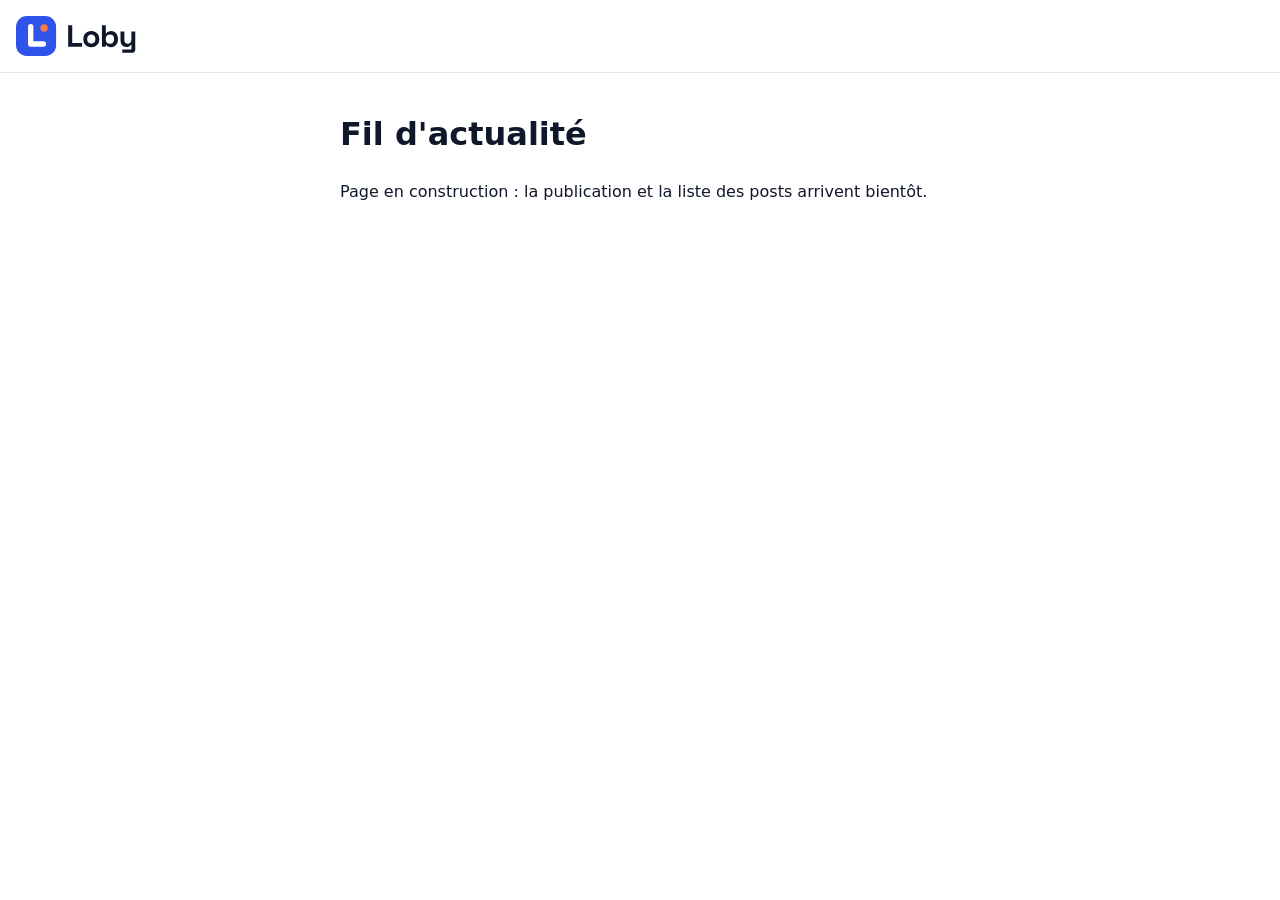
==== fil.html @ 56a331ea "Étape 1 : structure du projet, cadrage, règles de sécurité et logo" ====
<!DOCTYPE html>
<!--
  Fichier : fil.html
  Rôle    : page du fil d'actualité de Loby. Elle contiendra le formulaire de publication et la liste des posts.
            Pour l'instant : uniquement l'en-tête de sécurité (<head>) et un contenu minimal.
  Membre  : Membre 3 (fil d'actualité et interface)
-->
<html lang="fr">
<head>
  <!-- Encodage des caractères : doit être la toute première balise pour bien afficher les accents. -->
  <meta charset="UTF-8">

  <!--
    SÉCURITÉ : Content-Security-Policy (CSP). Liste blanche de ce que la page a le droit de charger.
    Si un attaquant réussit à injecter du code dans la page (attaque XSS), le navigateur refusera de l'exécuter.
    - default-src 'self' : par défaut, uniquement des fichiers venant de notre propre site.
    - script-src 'self' : scripts seulement depuis nos fichiers .js (aucun <script> inline, aucun onclick, pas d'eval).
    - style-src 'self'  : styles seulement depuis css/style.css (aucun attribut style="..." ni <style>).
    - img-src 'self'    : images seulement depuis notre site (pas d'image piégée chargée ailleurs).
    - object-src 'none' : aucun plugin (<object>, <embed>), souvent utilisés pour exécuter du code.
    - base-uri 'self'   : empêche d'injecter une balise <base> qui détournerait tous nos chemins relatifs.
    - form-action 'self': les formulaires ne peuvent envoyer leurs données que vers notre site (pas de vol de données).
    Placée juste après charset pour s'appliquer avant le chargement de toute autre ressource.
  -->
  <meta http-equiv="Content-Security-Policy"
        content="default-src 'self'; script-src 'self'; style-src 'self'; img-src 'self'; object-src 'none'; base-uri 'self'; form-action 'self'">

  <!-- Adapte l'affichage à la largeur de l'écran (téléphones). -->
  <meta name="viewport" content="width=device-width, initial-scale=1">

  <!-- SÉCURITÉ : n'envoie jamais l'adresse de notre page aux autres sites (fuite d'informations via l'en-tête Referer). -->
  <meta name="referrer" content="no-referrer">

  <title>Loby — Fil d'actualité</title>

  <!-- Icônes du site (chemins RELATIFS : le site est publié dans un sous-dossier sur GitHub Pages). -->
  <!-- Icône de l'onglet en SVG : nette à toutes les tailles (navigateurs récents). -->
  <link rel="icon" href="assets/favicon/favicon.svg" type="image/svg+xml">
  <!-- Solution de secours pour les navigateurs qui ne lisent pas le SVG. -->
  <link rel="icon" href="assets/favicon/favicon.ico" sizes="48x48">
  <!-- Icône quand on ajoute le site à l'écran d'accueil d'un iPhone. -->
  <link rel="apple-touch-icon" href="assets/favicon/apple-touch-icon.png">
  <!-- Fiche d'identité du site (nom + icônes Android). -->
  <link rel="manifest" href="assets/favicon/site.webmanifest">
  <!-- Couleur de la barre du navigateur sur mobile (couleur principale de Loby). -->
  <meta name="theme-color" content="#2F54EB">

  <!-- Feuille de style externe (les styles inline sont interdits par la CSP). -->
  <link rel="stylesheet" href="css/style.css">
</head>
<body>
  <header class="en-tete">
    <img src="assets/logo/loby-horizontal-bleu.svg" alt="Loby" height="40">
  </header>

  <main class="contenu">
    <h1>Fil d'actualité</h1>
    <p>Page en construction : la publication et la liste des posts arrivent bientôt.</p>
  </main>
</body>
</html>
---- css/style.css ----
/*
  Fichier : css/style.css
  Rôle    : unique feuille de style de Loby (couleurs, police, mise en page des 2 pages).
            Pour l'instant : uniquement la base (couleurs et police). Le reste viendra avec les fonctionnalités.
  Membre  : Membre 3 (interface)

  SÉCURITÉ : tous les styles sont dans ce fichier externe. La CSP (style-src 'self') interdit
  les styles inline (attribut style="..." ou balise <style>), qu'un attaquant pourrait injecter
  pour cacher ou maquiller du contenu (faux bouton, faux formulaire).
*/

/* Couleurs de Loby, définies une seule fois et réutilisées partout avec var(--nom). */
:root {
  --couleur-principale: #2F54EB; /* bleu Loby : boutons, liens */
  --couleur-accent: #FF7A45;     /* corail : le point du logo, les likes */
  --couleur-texte: #0F172A;      /* bleu nuit presque noir : le texte */
  --couleur-fond: #FFFFFF;       /* fond blanc */
}

/* Base de la page : police système (aucune police externe, donc aucune requête vers un autre site). */
body {
  margin: 0;
  font-family: system-ui, -apple-system, "Segoe UI", Roboto, sans-serif;
  color: var(--couleur-texte);
  background-color: var(--couleur-fond);
  line-height: 1.5;
}

/* Bandeau du haut avec le logo. */
.en-tete {
  padding: 16px;
  border-bottom: 1px solid #E2E8F0;
}

/* Le logo garde ses proportions. */
.en-tete img {
  display: block;
  width: auto;
}

/* Zone de contenu centrée, limitée en largeur pour rester lisible. */
.contenu {
  max-width: 600px;
  margin: 0 auto;
  padding: 16px;
}
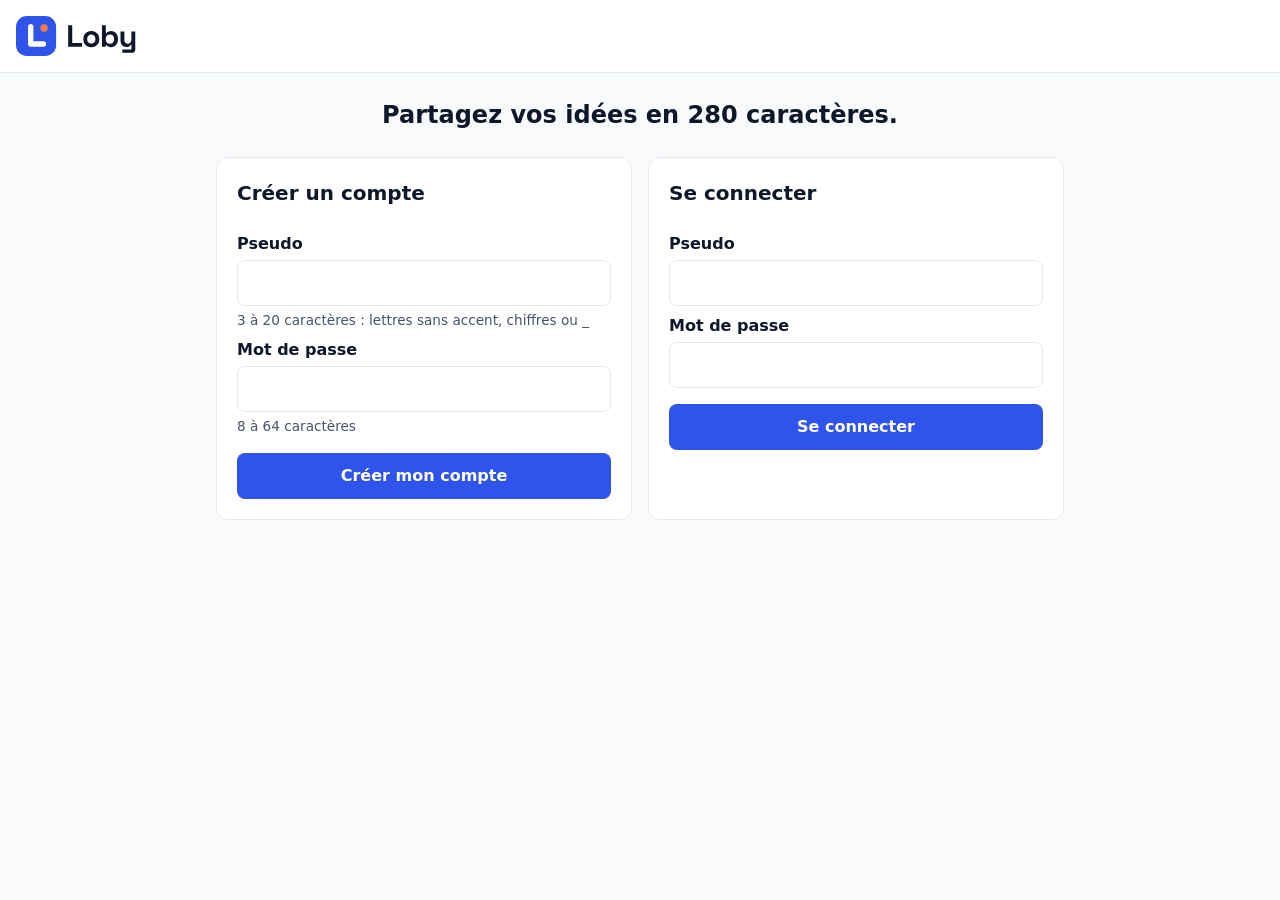
==== commit 9a007b85: "Étape 2 : comptes, posts, fil d'actualité et protections de sécurité" ====
--- a/fil.html
+++ b/fil.html
@@ -1,8 +1,8 @@
 <!DOCTYPE html>
 <!--
   Fichier : fil.html
-  Rôle    : page du fil d'actualité de Loby. Elle contiendra le formulaire de publication et la liste des posts.
-            Pour l'instant : uniquement l'en-tête de sécurité (<head>) et un contenu minimal.
+  Rôle    : page du fil d'actualité de Loby (réservée aux utilisateurs connectés) : formulaire de publication
+            et liste des posts de tous les comptes, du plus récent au plus ancien.
   Membre  : Membre 3 (fil d'actualité et interface)
 -->
 <html lang="fr">
@@ -49,13 +49,52 @@
   <link rel="stylesheet" href="css/style.css">
 </head>
 <body>
-  <header class="en-tete">
+  <header class="en-tete en-tete--fil">
     <img src="assets/logo/loby-horizontal-bleu.svg" alt="Loby" height="40">
+    <div class="utilisateur">
+      <!-- Pseudo de l'utilisateur connecté, écrit en JS avec textContent (fil.js). -->
+      <span id="pseudo-connecte" class="utilisateur-pseudo"></span>
+      <button type="button" id="bouton-deconnexion" class="bouton bouton--secondaire">Se déconnecter</button>
+    </div>
   </header>
 
   <main class="contenu">
-    <h1>Fil d'actualité</h1>
-    <p>Page en construction : la publication et la liste des posts arrivent bientôt.</p>
+    <h1 class="titre-cache">Fil d'actualité</h1>
+
+    <!-- Formulaire de publication. -->
+    <section class="carte">
+      <!--
+        SÉCURITÉ : validation HTML (required, maxlength="280"), revérifiée en JavaScript (validation.js)
+        car ces attributs se contournent avec F12. Pas d'attribut "action" : l'envoi est géré en JS (fil.js).
+      -->
+      <form id="formulaire-post" class="formulaire">
+        <label for="texte-post">Quoi de neuf ?</label>
+        <textarea id="texte-post" name="texte" rows="3" required maxlength="280"></textarea>
+        <div class="formulaire-pied">
+          <!-- Compteur de caractères restants, mis à jour à chaque frappe (fil.js). -->
+          <span id="compteur" class="compteur" aria-live="polite"></span>
+          <button type="submit" class="bouton bouton--principal">Publier</button>
+        </div>
+        <p id="message-publication" class="message-erreur" aria-live="polite"></p>
+      </form>
+    </section>
+
+    <!-- Le fil : les posts sont construits en JS avec createElement + textContent (jamais innerHTML). -->
+    <section aria-labelledby="titre-fil">
+      <h2 id="titre-fil" class="titre-section">Fil</h2>
+      <p id="message-fil" class="message-erreur" aria-live="polite"></p>
+      <div id="liste-posts"></div>
+    </section>
   </main>
+
+  <!--
+    SÉCURITÉ : scripts uniquement dans des fichiers .js séparés (aucun <script> inline), seul cas autorisé
+    par la CSP (script-src 'self'). Placés en fin de page pour que les éléments existent déjà.
+    fil.js vérifie la session dès son chargement et redirige vers index.html si personne n'est connecté.
+  -->
+  <script src="js/stockage.js"></script>
+  <script src="js/validation.js"></script>
+  <script src="js/posts.js"></script>
+  <script src="js/fil.js"></script>
 </body>
 </html>
--- a/css/style.css
+++ b/css/style.css
@@ -1,7 +1,6 @@
 /*
   Fichier : css/style.css
-  Rôle    : unique feuille de style de Loby (couleurs, police, mise en page des 2 pages).
-            Pour l'instant : uniquement la base (couleurs et police). Le reste viendra avec les fonctionnalités.
+  Rôle    : unique feuille de style de Loby (couleurs, police, mise en page des 2 pages, version téléphone).
   Membre  : Membre 3 (interface)
 
   SÉCURITÉ : tous les styles sont dans ce fichier externe. La CSP (style-src 'self') interdit
@@ -11,10 +10,20 @@
 
 /* Couleurs de Loby, définies une seule fois et réutilisées partout avec var(--nom). */
 :root {
-  --couleur-principale: #2F54EB; /* bleu Loby : boutons, liens */
-  --couleur-accent: #FF7A45;     /* corail : le point du logo, les likes */
-  --couleur-texte: #0F172A;      /* bleu nuit presque noir : le texte */
-  --couleur-fond: #FFFFFF;       /* fond blanc */
+  --couleur-principale: #2F54EB;        /* bleu Loby : boutons, liens */
+  --couleur-principale-foncee: #1D39C4; /* bleu plus foncé : survol des boutons */
+  --couleur-accent: #FF7A45;            /* corail : le point du logo, les likes */
+  --couleur-texte: #0F172A;             /* bleu nuit presque noir : le texte */
+  --couleur-texte-secondaire: #475569;  /* gris : dates, aides */
+  --couleur-bordure: #E2E8F0;           /* gris clair : bordures */
+  --couleur-fond: #FFFFFF;              /* fond blanc */
+  --couleur-fond-doux: #F8FAFC;         /* fond très légèrement gris : derrière les cartes */
+  --couleur-erreur: #B91C1C;            /* rouge : messages d'erreur, bouton Supprimer */
+}
+
+/* Les tailles incluent les marges intérieures et les bordures (plus simple à calculer). */
+* {
+  box-sizing: border-box;
 }
 
 /* Base de la page : police système (aucune police externe, donc aucune requête vers un autre site). */
@@ -22,14 +31,17 @@
   margin: 0;
   font-family: system-ui, -apple-system, "Segoe UI", Roboto, sans-serif;
   color: var(--couleur-texte);
-  background-color: var(--couleur-fond);
+  background-color: var(--couleur-fond-doux);
   line-height: 1.5;
 }
+
+/* ---------- En-tête ---------- */
 
 /* Bandeau du haut avec le logo. */
 .en-tete {
   padding: 16px;
-  border-bottom: 1px solid #E2E8F0;
+  background-color: var(--couleur-fond);
+  border-bottom: 1px solid var(--couleur-bordure);
 }
 
 /* Le logo garde ses proportions. */
@@ -37,6 +49,27 @@
   display: block;
   width: auto;
 }
+
+/* Sur le fil : logo à gauche, utilisateur à droite (et passage à la ligne si l'écran est étroit). */
+.en-tete--fil {
+  display: flex;
+  flex-wrap: wrap;
+  align-items: center;
+  justify-content: space-between;
+  gap: 12px;
+}
+
+.utilisateur {
+  display: flex;
+  align-items: center;
+  gap: 12px;
+}
+
+.utilisateur-pseudo {
+  font-weight: 600;
+}
+
+/* ---------- Mise en page ---------- */
 
 /* Zone de contenu centrée, limitée en largeur pour rester lisible. */
 .contenu {
@@ -44,3 +77,244 @@
   margin: 0 auto;
   padding: 16px;
 }
+
+/* La page d'accueil est un peu plus large, pour mettre les 2 formulaires côte à côte. */
+.contenu--accueil {
+  max-width: 880px;
+}
+
+.accroche {
+  margin: 8px 0 24px;
+  font-size: 1.5rem;
+  text-align: center;
+}
+
+/* Sur téléphone : les 2 formulaires l'un sous l'autre. */
+.grille-formulaires {
+  display: grid;
+  grid-template-columns: 1fr;
+  gap: 16px;
+}
+
+/* Sur un écran d'au moins 720 px : les 2 formulaires côte à côte. */
+@media (min-width: 720px) {
+  .grille-formulaires {
+    grid-template-columns: 1fr 1fr;
+  }
+}
+
+/* Titre présent pour les lecteurs d'écran, mais caché à l'écran. */
+.titre-cache {
+  position: absolute;
+  width: 1px;
+  height: 1px;
+  overflow: hidden;
+  clip-path: inset(50%);
+  white-space: nowrap;
+}
+
+.titre-section {
+  margin: 24px 0 8px;
+  font-size: 1.25rem;
+}
+
+/* Bloc blanc à bords arrondis (formulaires). */
+.carte {
+  padding: 20px;
+  background-color: var(--couleur-fond);
+  border: 1px solid var(--couleur-bordure);
+  border-radius: 12px;
+}
+
+.carte-titre {
+  margin: 0 0 16px;
+  font-size: 1.25rem;
+}
+
+/* ---------- Formulaires ---------- */
+
+.formulaire {
+  display: flex;
+  flex-direction: column;
+}
+
+.formulaire label {
+  margin-top: 8px;
+  font-weight: 600;
+}
+
+.formulaire input,
+.formulaire textarea {
+  width: 100%;
+  margin-top: 4px;
+  padding: 10px 12px;
+  font: inherit;
+  color: var(--couleur-texte);
+  border: 1px solid var(--couleur-bordure);
+  border-radius: 8px;
+}
+
+.formulaire textarea {
+  resize: vertical;
+}
+
+/* Contour bien visible sur le champ actif (utile au clavier). */
+.formulaire input:focus,
+.formulaire textarea:focus {
+  outline: 2px solid var(--couleur-principale);
+  outline-offset: 1px;
+}
+
+/* Petite aide sous un champ (règles du pseudo et du mot de passe). */
+.aide {
+  margin: 4px 0 0;
+  font-size: 0.85rem;
+  color: var(--couleur-texte-secondaire);
+}
+
+.formulaire button[type="submit"] {
+  margin-top: 16px;
+}
+
+/* Ligne sous la zone de texte : compteur à gauche, bouton Publier à droite. */
+.formulaire-pied {
+  display: flex;
+  align-items: center;
+  justify-content: space-between;
+  gap: 12px;
+}
+
+.compteur {
+  margin-top: 16px;
+  font-size: 0.9rem;
+  color: var(--couleur-texte-secondaire);
+}
+
+/* Classe ajoutée en JS quand il reste moins de 20 caractères. */
+.compteur--alerte {
+  color: var(--couleur-erreur);
+  font-weight: 600;
+}
+
+/* Message d'erreur : caché tant qu'il est vide (le JS écrit le texte avec textContent). */
+.message-erreur {
+  margin: 12px 0 0;
+  color: var(--couleur-erreur);
+  font-weight: 600;
+}
+
+.message-erreur:empty {
+  display: none;
+}
+
+/* ---------- Boutons ---------- */
+
+.bouton {
+  padding: 10px 16px;
+  font: inherit;
+  font-weight: 600;
+  border-radius: 8px;
+  border: 1px solid transparent;
+  cursor: pointer;
+}
+
+.bouton:focus-visible,
+.bouton-like:focus-visible {
+  outline: 2px solid var(--couleur-principale);
+  outline-offset: 2px;
+}
+
+/* Bouton grisé pendant le hachage du mot de passe (attribut disabled). */
+.bouton:disabled {
+  opacity: 0.6;
+  cursor: wait;
+}
+
+.bouton--principal {
+  color: #FFFFFF;
+  background-color: var(--couleur-principale);
+}
+
+.bouton--principal:hover {
+  background-color: var(--couleur-principale-foncee);
+}
+
+.bouton--secondaire {
+  color: var(--couleur-principale);
+  background-color: var(--couleur-fond);
+  border-color: var(--couleur-principale);
+}
+
+.bouton--danger {
+  padding: 6px 12px;
+  font-size: 0.9rem;
+  color: var(--couleur-erreur);
+  background-color: var(--couleur-fond);
+  border-color: var(--couleur-bordure);
+}
+
+.bouton--danger:hover {
+  border-color: var(--couleur-erreur);
+}
+
+/* ---------- Posts ---------- */
+
+.post {
+  margin-bottom: 12px;
+  padding: 16px;
+  background-color: var(--couleur-fond);
+  border: 1px solid var(--couleur-bordure);
+  border-radius: 12px;
+}
+
+/* Pseudo et date sur la même ligne (passage à la ligne sur petit écran). */
+.post-en-tete {
+  display: flex;
+  flex-wrap: wrap;
+  align-items: baseline;
+  gap: 8px;
+}
+
+.post-en-tete time {
+  font-size: 0.85rem;
+  color: var(--couleur-texte-secondaire);
+}
+
+/* pre-wrap garde les retours à la ligne du post ; anywhere coupe les mots très longs (pas de débordement). */
+.post-texte {
+  margin: 8px 0 12px;
+  white-space: pre-wrap;
+  overflow-wrap: anywhere;
+}
+
+.post-actions {
+  display: flex;
+  align-items: center;
+  justify-content: space-between;
+}
+
+.bouton-like {
+  padding: 6px 12px;
+  font: inherit;
+  color: var(--couleur-texte-secondaire);
+  background-color: var(--couleur-fond);
+  border: 1px solid var(--couleur-bordure);
+  border-radius: 999px;
+  cursor: pointer;
+}
+
+.bouton-like:hover {
+  border-color: var(--couleur-accent);
+}
+
+/* Classe ajoutée en JS quand l'utilisateur a liké le post : fond corail, texte foncé (bien lisible). */
+.bouton-like--actif {
+  color: var(--couleur-texte);
+  background-color: var(--couleur-accent);
+  border-color: var(--couleur-accent);
+}
+
+.fil-vide {
+  color: var(--couleur-texte-secondaire);
+  text-align: center;
+}
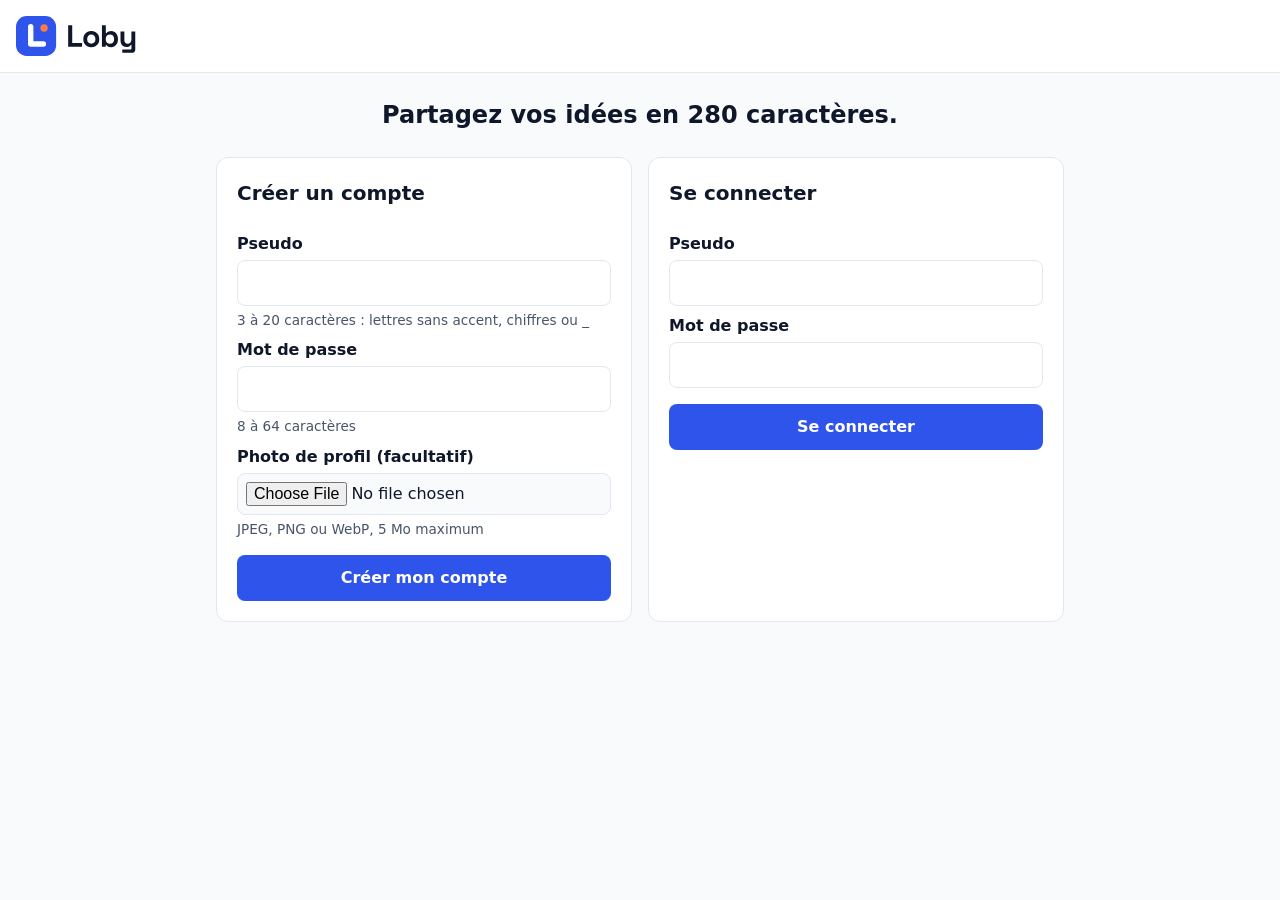
==== commit cba03a38: "Étape 3b : photo puis description, texte facultatif avec photo Contient aussi l'étape 3 (non commité" ====
--- a/fil.html
+++ b/fil.html
@@ -1,8 +1,9 @@
 <!DOCTYPE html>
 <!--
   Fichier : fil.html
-  Rôle    : page du fil d'actualité de Loby (réservée aux utilisateurs connectés) : formulaire de publication
-            et liste des posts de tous les comptes, du plus récent au plus ancien.
+  Rôle    : page du fil d'actualité de Loby (réservée aux utilisateurs connectés) : avatar modifiable,
+            formulaire de publication (avec photo facultative) et liste des posts de tous les comptes,
+            du plus récent au plus ancien.
   Membre  : Membre 3 (fil d'actualité et interface)
 -->
 <html lang="fr">
@@ -16,14 +17,19 @@
     - default-src 'self' : par défaut, uniquement des fichiers venant de notre propre site.
     - script-src 'self' : scripts seulement depuis nos fichiers .js (aucun <script> inline, aucun onclick, pas d'eval).
     - style-src 'self'  : styles seulement depuis css/style.css (aucun attribut style="..." ni <style>).
-    - img-src 'self'    : images seulement depuis notre site (pas d'image piégée chargée ailleurs).
+    - img-src 'self' data: : images depuis notre site, ou écrites directement dans la page sous forme de
+      « data URL » (texte "data:image/jpeg;base64,..."). C'est nécessaire car les photos (profil et posts)
+      sont gardées dans le localStorage sous cette forme. C'est sans danger : data: n'est autorisé QUE pour
+      les images, pas pour les scripts (script-src reste 'self'), une image affichée dans <img> ne peut pas
+      exécuter de JavaScript, et images.js n'affiche que des JPEG redessinés par notre canvas.
+      Aucune adresse externe n'est autorisée : pas d'image piégée chargée depuis un autre site.
     - object-src 'none' : aucun plugin (<object>, <embed>), souvent utilisés pour exécuter du code.
     - base-uri 'self'   : empêche d'injecter une balise <base> qui détournerait tous nos chemins relatifs.
     - form-action 'self': les formulaires ne peuvent envoyer leurs données que vers notre site (pas de vol de données).
     Placée juste après charset pour s'appliquer avant le chargement de toute autre ressource.
   -->
   <meta http-equiv="Content-Security-Policy"
-        content="default-src 'self'; script-src 'self'; style-src 'self'; img-src 'self'; object-src 'none'; base-uri 'self'; form-action 'self'">
+        content="default-src 'self'; script-src 'self'; style-src 'self'; img-src 'self' data:; object-src 'none'; base-uri 'self'; form-action 'self'">
 
   <!-- Adapte l'affichage à la largeur de l'écran (téléphones). -->
   <meta name="viewport" content="width=device-width, initial-scale=1">
@@ -52,6 +58,11 @@
   <header class="en-tete en-tete--fil">
     <img src="assets/logo/loby-horizontal-bleu.svg" alt="Loby" height="40">
     <div class="utilisateur">
+      <!-- Avatar de l'utilisateur connecté (rempli en JS) : un clic ouvre le choix d'une nouvelle photo de profil. -->
+      <button type="button" id="bouton-avatar" class="bouton-avatar" aria-label="Changer ma photo de profil"
+              title="Changer ma photo de profil"></button>
+      <!-- SÉCURITÉ : accept limite le choix aux JPEG, PNG et WebP ; images.js revérifie tout (type, octets, poids). -->
+      <input type="file" id="champ-avatar" accept="image/jpeg,image/png,image/webp" hidden>
       <!-- Pseudo de l'utilisateur connecté, écrit en JS avec textContent (fil.js). -->
       <span id="pseudo-connecte" class="utilisateur-pseudo"></span>
       <button type="button" id="bouton-deconnexion" class="bouton bouton--secondaire">Se déconnecter</button>
@@ -61,15 +72,30 @@
   <main class="contenu">
     <h1 class="titre-cache">Fil d'actualité</h1>
 
+    <!-- Erreurs liées au changement de photo de profil (fichier refusé, stockage plein). -->
+    <p id="message-avatar" class="message-erreur message-erreur--haut" aria-live="polite"></p>
+
     <!-- Formulaire de publication. -->
     <section class="carte">
       <!--
-        SÉCURITÉ : validation HTML (required, maxlength="280"), revérifiée en JavaScript (validation.js)
-        car ces attributs se contournent avec F12. Pas d'attribut "action" : l'envoi est géré en JS (fil.js).
+        SÉCURITÉ : validation HTML (maxlength="280"), revérifiée en JavaScript (validation.js) car cet attribut
+        se contourne avec F12. Pas de "required" sur le texte : il est facultatif quand une photo est choisie.
+        La règle « une photo OU un texte » est vérifiée en JavaScript (validation.js, posts.js).
+        Pas d'attribut "action" : l'envoi est géré en JS (fil.js).
       -->
       <form id="formulaire-post" class="formulaire">
-        <label for="texte-post">Quoi de neuf ?</label>
-        <textarea id="texte-post" name="texte" rows="3" required maxlength="280"></textarea>
+        <label for="image-post">Photo (facultatif)</label>
+        <!-- SÉCURITÉ : accept limite le choix aux JPEG, PNG et WebP ; images.js revérifie tout (type, octets, poids). -->
+        <input type="file" id="image-post" name="image" accept="image/jpeg,image/png,image/webp">
+        <!-- Aperçu de la photo avant publication (caché tant qu'aucune photo n'est choisie). -->
+        <div id="zone-apercu" class="apercu" hidden>
+          <div id="apercu-photo"></div>
+          <button type="button" id="bouton-retirer-image" class="bouton bouton--danger">Retirer la photo</button>
+        </div>
+
+        <!-- Libellé changé en JS (fil.js) : « Description » quand une photo est choisie, « Quoi de neuf ? » sinon. -->
+        <label for="texte-post" id="libelle-texte-post">Quoi de neuf ?</label>
+        <textarea id="texte-post" name="texte" rows="3" maxlength="280"></textarea>
         <div class="formulaire-pied">
           <!-- Compteur de caractères restants, mis à jour à chaque frappe (fil.js). -->
           <span id="compteur" class="compteur" aria-live="polite"></span>
@@ -94,6 +120,7 @@
   -->
   <script src="js/stockage.js"></script>
   <script src="js/validation.js"></script>
+  <script src="js/images.js"></script>
   <script src="js/posts.js"></script>
   <script src="js/fil.js"></script>
 </body>
--- a/css/style.css
+++ b/css/style.css
@@ -44,8 +44,8 @@
   border-bottom: 1px solid var(--couleur-bordure);
 }
 
-/* Le logo garde ses proportions. */
-.en-tete img {
+/* Le logo (enfant direct de l'en-tête, pas l'avatar) garde ses proportions. */
+.en-tete > img {
   display: block;
   width: auto;
 }
@@ -67,6 +67,42 @@
 
 .utilisateur-pseudo {
   font-weight: 600;
+}
+
+/* ---------- Avatars ---------- */
+
+/* Photo de profil : petit rond de 40 px. object-fit: cover remplit le rond sans déformer l'image. */
+.avatar {
+  flex-shrink: 0;
+  width: 40px;
+  height: 40px;
+  border-radius: 50%;
+  object-fit: cover;
+}
+
+/* Avatar par défaut (pas de photo) : rond bleu avec l'initiale du pseudo en blanc, centrée. */
+.avatar--initiale {
+  display: inline-flex;
+  align-items: center;
+  justify-content: center;
+  font-weight: 700;
+  color: #FFFFFF;
+  background-color: var(--couleur-principale);
+}
+
+/* Bouton invisible autour de l'avatar du haut (clic = changer sa photo de profil). */
+.bouton-avatar {
+  display: inline-flex;
+  padding: 0;
+  border: none;
+  border-radius: 50%;
+  background: none;
+  cursor: pointer;
+}
+
+.bouton-avatar:hover {
+  outline: 2px solid var(--couleur-accent);
+  outline-offset: 2px;
 }
 
 /* ---------- Mise en page ---------- */
@@ -158,6 +194,26 @@
   resize: vertical;
 }
 
+/* Champ de choix de fichier (photos) : un peu moins haut que les champs texte. */
+.formulaire input[type="file"] {
+  padding: 8px;
+  background-color: var(--couleur-fond-doux);
+}
+
+/* Aperçu de la photo avant publication (caché par l'attribut hidden tant qu'aucune photo n'est choisie).
+   Volontairement aucune règle « display » ici : elle écraserait l'attribut hidden. */
+.apercu {
+  margin-top: 8px;
+}
+
+.apercu-image {
+  display: block;
+  max-width: 100%;
+  max-height: 240px;
+  margin-bottom: 8px;
+  border-radius: 8px;
+}
+
 /* Contour bien visible sur le champ actif (utile au clavier). */
 .formulaire input:focus,
 .formulaire textarea:focus {
@@ -207,6 +263,11 @@
   display: none;
 }
 
+/* Message tout en haut de la page (erreurs de photo de profil). */
+.message-erreur--haut {
+  margin: 0 0 12px;
+}
+
 /* ---------- Boutons ---------- */
 
 .bouton {
@@ -219,7 +280,8 @@
 }
 
 .bouton:focus-visible,
-.bouton-like:focus-visible {
+.bouton-like:focus-visible,
+.bouton-avatar:focus-visible {
   outline: 2px solid var(--couleur-principale);
   outline-offset: 2px;
 }
@@ -257,6 +319,19 @@
   border-color: var(--couleur-erreur);
 }
 
+/* Petit bouton neutre (« Annuler » de la confirmation de suppression). */
+.bouton--petit {
+  padding: 6px 12px;
+  font-size: 0.9rem;
+  color: var(--couleur-texte);
+  background-color: var(--couleur-fond);
+  border-color: var(--couleur-bordure);
+}
+
+.bouton--petit:hover {
+  border-color: var(--couleur-texte);
+}
+
 /* ---------- Posts ---------- */
 
 .post {
@@ -267,11 +342,11 @@
   border-radius: 12px;
 }
 
-/* Pseudo et date sur la même ligne (passage à la ligne sur petit écran). */
+/* Avatar, pseudo et date sur la même ligne (passage à la ligne sur petit écran). */
 .post-en-tete {
   display: flex;
   flex-wrap: wrap;
-  align-items: baseline;
+  align-items: center;
   gap: 8px;
 }
 
@@ -287,10 +362,32 @@
   overflow-wrap: anywhere;
 }
 
+/* Photo d'un post (affichée avant le texte) : jamais plus large que la carte, coins arrondis. */
+.post-image {
+  display: block;
+  max-width: 100%;
+  height: auto;
+  margin: 12px 0;
+  border-radius: 8px;
+}
+
+/* flex-wrap : sur téléphone, la confirmation de suppression passe à la ligne au lieu de déborder. */
 .post-actions {
   display: flex;
+  flex-wrap: wrap;
   align-items: center;
   justify-content: space-between;
+  gap: 8px;
+}
+
+/* « Supprimer ce post ? » suivi des boutons Oui et Annuler. */
+.confirmation {
+  display: flex;
+  flex-wrap: wrap;
+  align-items: center;
+  gap: 8px;
+  font-size: 0.9rem;
+  font-weight: 600;
 }
 
 .bouton-like {
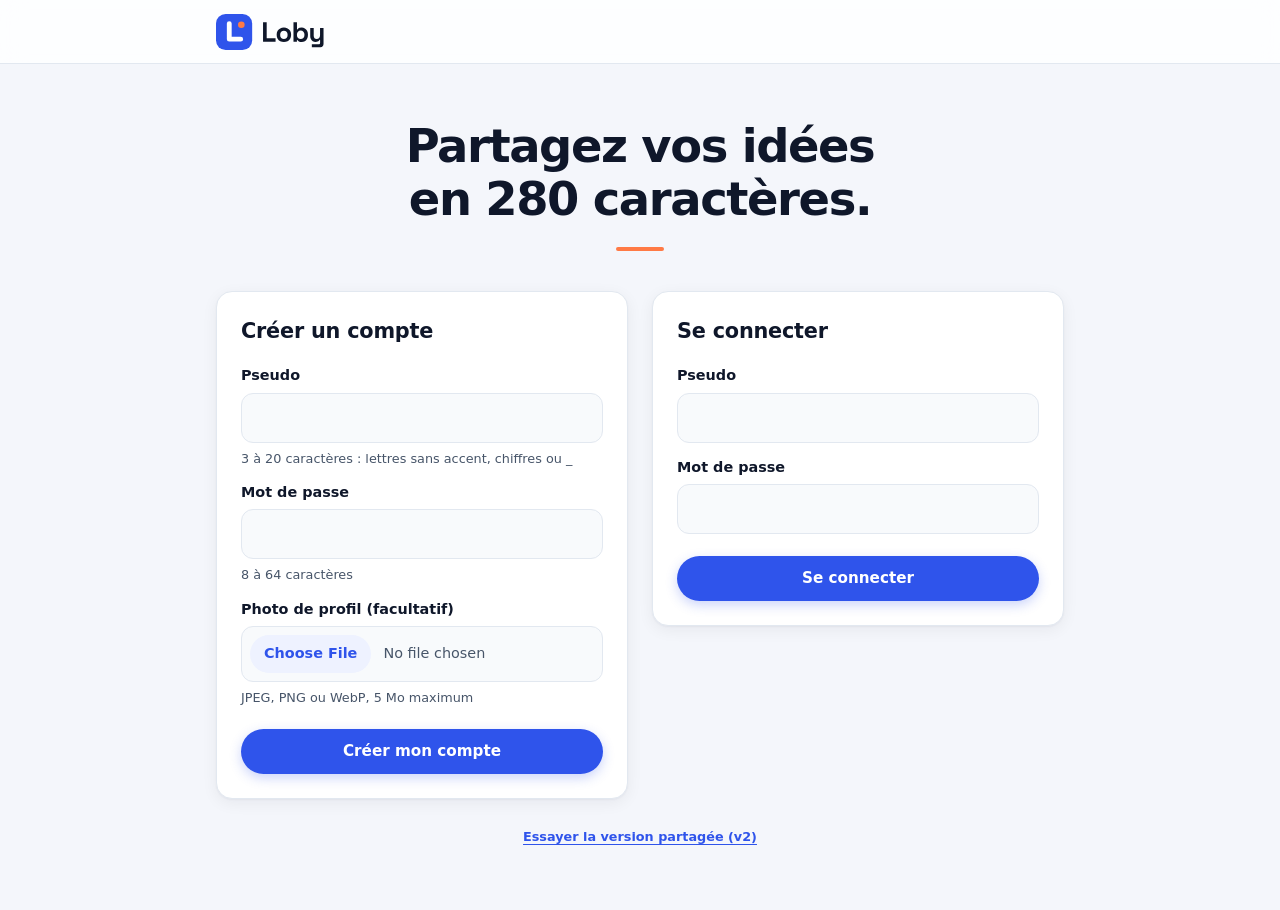
==== commit 6cf32c5f: "Étape 7 : navigation Fil / Profil, bouton + et page Publier (v1 et v2) Co-Authored-By: Claude Opus 5" ====
--- a/fil.html
+++ b/fil.html
@@ -1,9 +1,8 @@
 <!DOCTYPE html>
 <!--
   Fichier : fil.html
-  Rôle    : page du fil d'actualité de Loby (réservée aux utilisateurs connectés) : avatar modifiable,
-            formulaire de publication (avec photo facultative) et liste des posts de tous les comptes,
-            du plus récent au plus ancien.
+  Rôle    : page du fil d'actualité de Loby (réservée aux utilisateurs connectés) : posts de tous les comptes,
+            du plus récent au plus ancien, menu de navigation et bouton « + » pour publier.
   Membre  : Membre 3 (fil d'actualité et interface)
 -->
 <html lang="fr">
@@ -55,73 +54,63 @@
   <link rel="stylesheet" href="css/style.css">
 </head>
 <body>
-  <header class="en-tete en-tete--fil">
+  <!-- En-tête : logo, menu (Fil, Profil) et avatar qui mène au profil. Identique sur les 3 pages connectées. -->
+  <header class="en-tete en-tete--connecte">
     <img src="assets/logo/loby-horizontal-bleu.svg" alt="Loby" height="40">
-    <div class="utilisateur">
-      <!-- Avatar de l'utilisateur connecté (rempli en JS) : un clic ouvre le choix d'une nouvelle photo de profil. -->
-      <button type="button" id="bouton-avatar" class="bouton-avatar" aria-label="Changer ma photo de profil"
-              title="Changer ma photo de profil"></button>
-      <!-- SÉCURITÉ : accept limite le choix aux JPEG, PNG et WebP ; images.js revérifie tout (type, octets, poids). -->
-      <input type="file" id="champ-avatar" accept="image/jpeg,image/png,image/webp" hidden>
-      <!-- Pseudo de l'utilisateur connecté, écrit en JS avec textContent (fil.js). -->
-      <span id="pseudo-connecte" class="utilisateur-pseudo"></span>
-      <button type="button" id="bouton-deconnexion" class="bouton bouton--secondaire">Se déconnecter</button>
-    </div>
+    <!--
+      Menu principal : dans l'en-tête sur ordinateur, barre d'onglets en bas de l'écran sur téléphone (style.css).
+      aria-current="page" marque l'onglet de la page ouverte (lecteurs d'écran + style). Les icônes SVG sont
+      décoratives (aria-hidden) : le libellé écrit à côté suffit.
+    -->
+    <nav class="navigation" aria-label="Navigation principale">
+      <a href="fil.html" class="navigation-lien" aria-current="page">
+        <svg class="icone" viewBox="0 0 24 24" width="24" height="24" aria-hidden="true" focusable="false">
+          <path d="M3 10.5 12 3l9 7.5V20a1 1 0 0 1-1 1h-5v-6H9v6H4a1 1 0 0 1-1-1z"/>
+        </svg>
+        <span>Fil</span>
+      </a>
+      <a href="profil.html" class="navigation-lien">
+        <svg class="icone" viewBox="0 0 24 24" width="24" height="24" aria-hidden="true" focusable="false">
+          <circle cx="12" cy="8" r="4"/>
+          <path d="M4 21a8 8 0 0 1 16 0"/>
+        </svg>
+        <span>Profil</span>
+      </a>
+    </nav>
+    <!-- Avatar de l'utilisateur connecté (rempli en JS par cartes.js) : lien vers son profil. -->
+    <a href="profil.html" id="lien-avatar" class="bouton-avatar" aria-label="Mon profil"></a>
   </header>
 
-  <main class="contenu">
+  <main class="contenu contenu--connecte">
     <h1 class="titre-cache">Fil d'actualité</h1>
-
-    <!-- Erreurs liées au changement de photo de profil (fichier refusé, stockage plein). -->
-    <p id="message-avatar" class="message-erreur message-erreur--haut" aria-live="polite"></p>
-
-    <!-- Formulaire de publication. -->
-    <section class="carte">
-      <!--
-        SÉCURITÉ : validation HTML (maxlength="280"), revérifiée en JavaScript (validation.js) car cet attribut
-        se contourne avec F12. Pas de "required" sur le texte : il est facultatif quand une photo est choisie.
-        La règle « une photo OU un texte » est vérifiée en JavaScript (validation.js, posts.js).
-        Pas d'attribut "action" : l'envoi est géré en JS (fil.js).
-      -->
-      <form id="formulaire-post" class="formulaire">
-        <label for="image-post">Photo (facultatif)</label>
-        <!-- SÉCURITÉ : accept limite le choix aux JPEG, PNG et WebP ; images.js revérifie tout (type, octets, poids). -->
-        <input type="file" id="image-post" name="image" accept="image/jpeg,image/png,image/webp">
-        <!-- Aperçu de la photo avant publication (caché tant qu'aucune photo n'est choisie). -->
-        <div id="zone-apercu" class="apercu" hidden>
-          <div id="apercu-photo"></div>
-          <button type="button" id="bouton-retirer-image" class="bouton bouton--danger">Retirer la photo</button>
-        </div>
-
-        <!-- Libellé changé en JS (fil.js) : « Description » quand une photo est choisie, « Quoi de neuf ? » sinon. -->
-        <label for="texte-post" id="libelle-texte-post">Quoi de neuf ?</label>
-        <textarea id="texte-post" name="texte" rows="3" maxlength="280"></textarea>
-        <div class="formulaire-pied">
-          <!-- Compteur de caractères restants, mis à jour à chaque frappe (fil.js). -->
-          <span id="compteur" class="compteur" aria-live="polite"></span>
-          <button type="submit" class="bouton bouton--principal">Publier</button>
-        </div>
-        <p id="message-publication" class="message-erreur" aria-live="polite"></p>
-      </form>
-    </section>
 
     <!-- Le fil : les posts sont construits en JS avec createElement + textContent (jamais innerHTML). -->
     <section aria-labelledby="titre-fil">
-      <h2 id="titre-fil" class="titre-section">Fil</h2>
-      <p id="message-fil" class="message-erreur" aria-live="polite"></p>
+      <h2 id="titre-fil" class="titre-section titre-section--haut">Fil</h2>
+      <!-- Erreurs liées aux likes et aux suppressions (cartes.js). -->
+      <p id="message-posts" class="message-erreur message-erreur--haut" aria-live="polite"></p>
       <div id="liste-posts"></div>
     </section>
   </main>
 
+  <!-- Bouton rond « + » toujours visible : c'est un simple lien vers la page de publication. -->
+  <a href="publier.html" class="bouton-flottant" aria-label="Publier un post">
+    <svg class="icone" viewBox="0 0 24 24" width="28" height="28" aria-hidden="true" focusable="false">
+      <path d="M12 5v14M5 12h14"/>
+    </svg>
+  </a>
+
   <!--
     SÉCURITÉ : scripts uniquement dans des fichiers .js séparés (aucun <script> inline), seul cas autorisé
     par la CSP (script-src 'self'). Placés en fin de page pour que les éléments existent déjà.
-    fil.js vérifie la session dès son chargement et redirige vers index.html si personne n'est connecté.
+    fil.js vérifie la session dès son chargement (verifierConnexion, cartes.js) et redirige vers index.html
+    si personne n'est connecté.
   -->
   <script src="js/stockage.js"></script>
   <script src="js/validation.js"></script>
   <script src="js/images.js"></script>
   <script src="js/posts.js"></script>
+  <script src="js/cartes.js"></script>
   <script src="js/fil.js"></script>
 </body>
 </html>
--- a/css/style.css
+++ b/css/style.css
@@ -1,96 +1,261 @@
 /*
   Fichier : css/style.css
-  Rôle    : unique feuille de style de Loby (couleurs, police, mise en page des 2 pages, version téléphone).
+  Rôle    : unique feuille de style de Loby (couleurs, police, mise en page des 4 pages, menu de navigation, mode sombre, version téléphone).
   Membre  : Membre 3 (interface)
 
   SÉCURITÉ : tous les styles sont dans ce fichier externe. La CSP (style-src 'self') interdit
   les styles inline (attribut style="..." ou balise <style>), qu'un attaquant pourrait injecter
   pour cacher ou maquiller du contenu (faux bouton, faux formulaire).
+  Aucune police ni image externe : tout vient de notre site (img-src 'self'), aucune requête vers un autre site.
 */
 
-/* Couleurs de Loby, définies une seule fois et réutilisées partout avec var(--nom). */
+/* =====================================================================
+   1. Variables : couleurs, ombres, arrondis
+   ===================================================================== */
+
+/* Définies une seule fois et réutilisées partout avec var(--nom).
+   Le mode sombre (section 12) ne fait que redonner d'autres valeurs à ces variables. */
 :root {
-  --couleur-principale: #2F54EB;        /* bleu Loby : boutons, liens */
-  --couleur-principale-foncee: #1D39C4; /* bleu plus foncé : survol des boutons */
-  --couleur-accent: #FF7A45;            /* corail : le point du logo, les likes */
-  --couleur-texte: #0F172A;             /* bleu nuit presque noir : le texte */
-  --couleur-texte-secondaire: #475569;  /* gris : dates, aides */
-  --couleur-bordure: #E2E8F0;           /* gris clair : bordures */
-  --couleur-fond: #FFFFFF;              /* fond blanc */
-  --couleur-fond-doux: #F8FAFC;         /* fond très légèrement gris : derrière les cartes */
-  --couleur-erreur: #B91C1C;            /* rouge : messages d'erreur, bouton Supprimer */
-}
+  color-scheme: light dark;                 /* champs et barres de défilement du navigateur suivent le thème */
+
+  --couleur-principale: #2F54EB;            /* bleu Loby : boutons */
+  --couleur-principale-foncee: #1D39C4;     /* bleu plus foncé : survol des boutons */
+  --couleur-principale-douce: #EEF2FF;      /* bleu très pâle : fonds légers (survol, bouton « Choisir un fichier ») */
+  --couleur-accent: #FF7A45;                /* corail : le point du logo, les likes */
+  --couleur-accent-douce: #FFF1EA;          /* corail très pâle : survol du bouton like */
+  --couleur-texte: #0F172A;                 /* bleu nuit presque noir : le texte */
+  --couleur-texte-secondaire: #475569;      /* gris : dates, aides (contraste 7:1 sur blanc) */
+  --couleur-lien: #2F54EB;                  /* liens et bouton secondaire */
+  --couleur-focus: #2F54EB;                 /* contour du focus clavier */
+  --couleur-bordure: #E2E8F0;               /* gris clair : bordures */
+  --couleur-bordure-forte: #CBD5E1;         /* gris un peu plus marqué : survol des champs */
+  --couleur-fond: #F4F6FB;                  /* fond de page légèrement teinté de bleu */
+  --couleur-surface: #FFFFFF;               /* cartes blanches */
+  --couleur-surface-douce: #F8FAFC;         /* fond des champs de saisie */
+  --couleur-en-tete: rgba(255, 255, 255, 0.82); /* en-tête blanc légèrement transparent */
+  --couleur-erreur: #B91C1C;                /* rouge : messages d'erreur, bouton Supprimer */
+  --couleur-erreur-fond: #FEF2F2;           /* rouge très pâle : fond des messages d'erreur */
+
+  --ombre-carte: 0 1px 2px rgba(15, 23, 42, 0.04), 0 4px 16px rgba(15, 23, 42, 0.06);
+  --ombre-survol: 0 2px 4px rgba(15, 23, 42, 0.06), 0 12px 28px rgba(15, 23, 42, 0.10);
+  --anneau-focus-champ: rgba(47, 84, 235, 0.30); /* halo bleu autour du champ actif */
+  --rayon: 16px;                            /* arrondi des cartes */
+  --transition: 180ms ease;                 /* durée des petites animations de survol */
+  --hauteur-onglets: 64px;                  /* hauteur de la barre d'onglets en bas de l'écran (téléphone) */
+}
+
+/* =====================================================================
+   2. Base de la page
+   ===================================================================== */
 
 /* Les tailles incluent les marges intérieures et les bordures (plus simple à calculer). */
 * {
   box-sizing: border-box;
 }
 
-/* Base de la page : police système (aucune police externe, donc aucune requête vers un autre site). */
+/* Police système (aucune police externe, donc aucune requête vers un autre site). */
 body {
   margin: 0;
   font-family: system-ui, -apple-system, "Segoe UI", Roboto, sans-serif;
+  font-size: 1rem;
+  line-height: 1.5;
   color: var(--couleur-texte);
-  background-color: var(--couleur-fond-doux);
-  line-height: 1.5;
-}
-
-/* ---------- En-tête ---------- */
-
-/* Bandeau du haut avec le logo. */
-.en-tete {
-  padding: 16px;
   background-color: var(--couleur-fond);
+  -webkit-font-smoothing: antialiased;      /* texte plus net sur Mac */
+}
+
+a {
+  color: var(--couleur-lien);
+  font-weight: 600;
+  text-underline-offset: 3px;
+}
+
+a:hover {
+  text-decoration-thickness: 2px;
+}
+
+/* Contour bien visible pour la navigation au clavier (touche Tab), sur tous les éléments cliquables. */
+a:focus-visible,
+.navigation-lien:focus-visible,
+.bouton-flottant:focus-visible,
+.bouton:focus-visible,
+.bouton-like:focus-visible,
+.bouton-avatar:focus-visible {
+  outline: 2px solid var(--couleur-focus);
+  outline-offset: 3px;
+}
+
+/* =====================================================================
+   3. En-tête collant
+   ===================================================================== */
+
+/* Bandeau du haut avec le logo : il reste collé en haut de l'écran quand on fait défiler la page.
+   Le fond est légèrement transparent et flouté : on devine le contenu qui passe dessous. */
+header.en-tete {
+  --largeur-colonne: 880px;                 /* largeur de la colonne de contenu de la page d'accueil */
+  position: sticky;
+  top: 0;
+  z-index: 10;
+  display: flex;
+  align-items: center;
+  min-height: 64px;
+  /* Marges gauche/droite calculées pour aligner le logo sur le bord des cartes en dessous :
+     (largeur de l'écran - largeur de la colonne) / 2, et au moins 16 px sur téléphone. */
+  padding: 12px max(16px, calc((100% - var(--largeur-colonne)) / 2 + 16px));
+  background-color: var(--couleur-en-tete);
+  -webkit-backdrop-filter: saturate(180%) blur(12px); /* même règle, pour Safari */
+  backdrop-filter: saturate(180%) blur(12px);
   border-bottom: 1px solid var(--couleur-bordure);
 }
 
 /* Le logo (enfant direct de l'en-tête, pas l'avatar) garde ses proportions. */
-.en-tete > img {
+header.en-tete > img {
   display: block;
   width: auto;
-}
-
-/* Sur le fil : logo à gauche, utilisateur à droite (et passage à la ligne si l'écran est étroit). */
-.en-tete--fil {
-  display: flex;
-  flex-wrap: wrap;
-  align-items: center;
-  justify-content: space-between;
+  height: 36px;
+}
+
+/* Pages connectées (fil, publier, profil) : logo et menu à gauche, avatar à droite,
+   alignés sur la colonne des posts (600 px). */
+.en-tete--connecte {
+  --largeur-colonne: 600px;
   gap: 12px;
 }
 
-.utilisateur {
-  display: flex;
-  align-items: center;
-  gap: 12px;
-}
-
-.utilisateur-pseudo {
+/* L'avatar (lien vers le profil) est poussé tout à droite. */
+.en-tete--connecte > .bouton-avatar {
+  margin-left: auto;
+}
+
+/* =====================================================================
+   3 bis. Menu de navigation (Fil, Profil) et bouton « + »
+   ===================================================================== */
+
+/* Icônes SVG écrites dans le HTML : simple trait de la couleur du texte (currentColor),
+   donc elles suivent automatiquement le survol, l'onglet actif et le mode sombre. */
+.icone {
+  flex-shrink: 0;
+  fill: none;
+  stroke: currentColor;
+  stroke-width: 2;
+  stroke-linecap: round;
+  stroke-linejoin: round;
+}
+
+/* Sur ordinateur : les onglets sont dans l'en-tête, juste à côté du logo. */
+.navigation {
+  display: flex;
+  gap: 4px;
+  margin-left: 20px;
+}
+
+/* Un onglet : icône + libellé dans une pilule discrète. */
+.navigation-lien {
+  display: inline-flex;
+  align-items: center;
+  gap: 8px;
+  padding: 8px 14px;
+  font-size: 0.95rem;
   font-weight: 600;
-}
-
-/* ---------- Avatars ---------- */
-
-/* Photo de profil : petit rond de 40 px. object-fit: cover remplit le rond sans déformer l'image. */
+  color: var(--couleur-texte-secondaire);
+  text-decoration: none;
+  border-radius: 999px;
+  transition: background-color var(--transition), color var(--transition);
+}
+
+.navigation-lien .icone {
+  width: 20px;
+  height: 20px;
+}
+
+.navigation-lien:hover {
+  color: var(--couleur-texte);
+  background-color: var(--couleur-surface-douce);
+}
+
+/* Onglet de la page ouverte : repéré grâce à l'attribut aria-current="page" écrit dans le HTML
+   (le même attribut sert aux lecteurs d'écran et au style : pas besoin de classe en plus). */
+.navigation-lien[aria-current="page"] {
+  color: var(--couleur-lien);
+  background-color: var(--couleur-principale-douce);
+}
+
+/* Bouton rond « + » (lien vers publier.html), toujours visible en bas à droite de l'écran. */
+.bouton-flottant {
+  position: fixed;
+  right: 24px;
+  bottom: 24px;
+  z-index: 20;
+  display: flex;
+  align-items: center;
+  justify-content: center;
+  width: 56px;
+  height: 56px;
+  color: #FFFFFF;
+  background-color: var(--couleur-principale);
+  border-radius: 50%;
+  box-shadow: 0 6px 20px rgba(47, 84, 235, 0.40);
+  transition: background-color var(--transition), transform var(--transition), box-shadow var(--transition);
+}
+
+.bouton-flottant .icone {
+  stroke-width: 2.5;
+}
+
+/* Au survol : bleu plus foncé et léger soulèvement. */
+.bouton-flottant:hover {
+  background-color: var(--couleur-principale-foncee);
+  box-shadow: 0 10px 28px rgba(47, 84, 235, 0.45);
+  transform: translateY(-2px);
+}
+
+.bouton-flottant:active {
+  transform: scale(0.95);
+}
+
+/* =====================================================================
+   4. Bandeau « Version 2 » (pages v2 uniquement : <p class="en-tete aide">)
+   ===================================================================== */
+
+/* Fine bande d'information tout en haut, discrète mais lisible. Elle ne colle pas (seul le <header> colle). */
+p.en-tete {
+  margin: 0;
+  padding: 8px 16px;
+  font-size: 0.8rem;
+  text-align: center;
+  color: var(--couleur-texte-secondaire);
+  background-color: var(--couleur-surface);
+  border-bottom: 1px solid var(--couleur-bordure);
+}
+
+/* =====================================================================
+   5. Avatars
+   ===================================================================== */
+
+/* Photo de profil ronde. object-fit: cover remplit le rond sans déformer l'image.
+   Le box-shadow à 2 couches dessine un léger anneau : un fin liseré blanc puis un cercle bleu pâle. */
 .avatar {
   flex-shrink: 0;
-  width: 40px;
-  height: 40px;
+  width: 44px;
+  height: 44px;
   border-radius: 50%;
   object-fit: cover;
-}
-
-/* Avatar par défaut (pas de photo) : rond bleu avec l'initiale du pseudo en blanc, centrée. */
+  box-shadow: 0 0 0 2px var(--couleur-surface), 0 0 0 4px var(--couleur-principale-douce);
+  transition: box-shadow var(--transition);
+}
+
+/* Avatar par défaut (pas de photo) : rond bleu dégradé avec l'initiale du pseudo en blanc, centrée. */
 .avatar--initiale {
   display: inline-flex;
   align-items: center;
   justify-content: center;
+  font-size: 1rem;
   font-weight: 700;
   color: #FFFFFF;
-  background-color: var(--couleur-principale);
-}
-
-/* Bouton invisible autour de l'avatar du haut (clic = changer sa photo de profil). */
+  background: linear-gradient(135deg, var(--couleur-principale), #1D39C4);
+}
+
+/* Lien invisible autour de l'avatar du haut (clic = ouvrir son profil). */
 .bouton-avatar {
   display: inline-flex;
   padding: 0;
@@ -100,43 +265,77 @@
   cursor: pointer;
 }
 
-.bouton-avatar:hover {
-  outline: 2px solid var(--couleur-accent);
-  outline-offset: 2px;
-}
-
-/* ---------- Mise en page ---------- */
+/* Avatar du haut un peu plus petit. */
+.bouton-avatar .avatar {
+  width: 36px;
+  height: 36px;
+  font-size: 0.9rem;
+}
+
+/* Au survol, l'anneau devient corail : on comprend que l'avatar est cliquable. */
+.bouton-avatar:hover .avatar {
+  box-shadow: 0 0 0 2px var(--couleur-surface), 0 0 0 4px var(--couleur-accent);
+}
+
+/* =====================================================================
+   6. Mise en page et page d'accueil
+   ===================================================================== */
 
 /* Zone de contenu centrée, limitée en largeur pour rester lisible. */
 .contenu {
   max-width: 600px;
   margin: 0 auto;
-  padding: 16px;
-}
-
-/* La page d'accueil est un peu plus large, pour mettre les 2 formulaires côte à côte. */
+  padding: 24px 16px 64px;
+}
+
+/* La page d'accueil est plus large, pour mettre les 2 formulaires côte à côte. */
 .contenu--accueil {
   max-width: 880px;
 }
 
+/* Grand titre accrocheur. clamp() : taille fluide, entre 1,9rem (téléphone) et 2,9rem (ordinateur). */
 .accroche {
-  margin: 8px 0 24px;
-  font-size: 1.5rem;
+  max-width: 16em;
+  margin: 32px auto 40px;
+  font-size: clamp(1.9rem, 5vw, 2.9rem);
+  font-weight: 800;
+  line-height: 1.15;
+  letter-spacing: -0.03em;
   text-align: center;
+  text-wrap: balance;                       /* répartit le titre équitablement sur les lignes */
+}
+
+/* Petit trait corail décoratif sous le titre (rappel du point du logo). */
+.accroche::after {
+  content: "";
+  display: block;
+  width: 48px;
+  height: 4px;
+  margin: 20px auto 0;
+  border-radius: 999px;
+  background-color: var(--couleur-accent);
 }
 
 /* Sur téléphone : les 2 formulaires l'un sous l'autre. */
 .grille-formulaires {
   display: grid;
   grid-template-columns: 1fr;
-  gap: 16px;
+  align-items: start;                       /* chaque carte garde sa propre hauteur */
+  gap: 20px;
 }
 
 /* Sur un écran d'au moins 720 px : les 2 formulaires côte à côte. */
 @media (min-width: 720px) {
   .grille-formulaires {
     grid-template-columns: 1fr 1fr;
-  }
+    gap: 24px;
+  }
+}
+
+/* Lien « Essayer la version partagée (v2) » sous les formulaires, centré. */
+.contenu--accueil > .aide {
+  margin-top: 28px;
+  text-align: center;
 }
 
 /* Titre présent pour les lecteurs d'écran, mais caché à l'écran. */
@@ -149,25 +348,38 @@
   white-space: nowrap;
 }
 
+/* Titre « Fil » ou « Mes posts » au-dessus des posts. */
 .titre-section {
-  margin: 24px 0 8px;
+  margin: 36px 0 14px;
   font-size: 1.25rem;
-}
-
-/* Bloc blanc à bords arrondis (formulaires). */
+  font-weight: 800;
+  letter-spacing: -0.01em;
+}
+
+/* Sur le fil, le titre est le premier élément de la page : pas besoin de grand espace au-dessus. */
+.titre-section--haut {
+  margin-top: 0;
+}
+
+/* Carte blanche arrondie avec une ombre douce (formulaires). */
 .carte {
-  padding: 20px;
-  background-color: var(--couleur-fond);
+  padding: 24px;
+  background-color: var(--couleur-surface);
   border: 1px solid var(--couleur-bordure);
-  border-radius: 12px;
+  border-radius: var(--rayon);
+  box-shadow: var(--ombre-carte);
 }
 
 .carte-titre {
-  margin: 0 0 16px;
-  font-size: 1.25rem;
-}
-
-/* ---------- Formulaires ---------- */
+  margin: 0 0 18px;
+  font-size: 1.3rem;
+  font-weight: 800;
+  letter-spacing: -0.01em;
+}
+
+/* =====================================================================
+   7. Formulaires
+   ===================================================================== */
 
 .formulaire {
   display: flex;
@@ -175,75 +387,117 @@
 }
 
 .formulaire label {
-  margin-top: 8px;
+  margin-top: 14px;
+  font-size: 0.9rem;
   font-weight: 600;
 }
 
+/* Le tout premier libellé n'a pas besoin d'espace au-dessus. */
+.formulaire label:first-child {
+  margin-top: 0;
+}
+
+/* Champs larges et confortables. 1rem (16 px) minimum : évite le zoom automatique sur iPhone. */
 .formulaire input,
 .formulaire textarea {
   width: 100%;
-  margin-top: 4px;
-  padding: 10px 12px;
+  margin-top: 6px;
+  padding: 12px 14px;
   font: inherit;
+  font-size: 1rem;
   color: var(--couleur-texte);
+  background-color: var(--couleur-surface-douce);
   border: 1px solid var(--couleur-bordure);
-  border-radius: 8px;
+  border-radius: 12px;
+  transition: border-color var(--transition), outline-color var(--transition), background-color var(--transition);
+}
+
+.formulaire input:hover,
+.formulaire textarea:hover {
+  border-color: var(--couleur-bordure-forte);
+}
+
+/* Champ actif : bordure bleue et halo bleu bien visibles (utile au clavier). */
+.formulaire input:focus,
+.formulaire textarea:focus {
+  border-color: var(--couleur-principale);
+  outline: 3px solid var(--anneau-focus-champ);
+  outline-offset: 0;
+  background-color: var(--couleur-surface);
 }
 
 .formulaire textarea {
+  min-height: 96px;
   resize: vertical;
 }
 
-/* Champ de choix de fichier (photos) : un peu moins haut que les champs texte. */
+/* Champ de choix de fichier (photos). */
 .formulaire input[type="file"] {
   padding: 8px;
-  background-color: var(--couleur-fond-doux);
+  font-size: 0.9rem;
+  color: var(--couleur-texte-secondaire);
+  cursor: pointer;
+}
+
+/* Le bouton « Choisir un fichier » du navigateur, redessiné en pilule bleu pâle. */
+.formulaire input[type="file"]::file-selector-button {
+  margin-right: 12px;
+  padding: 8px 14px;
+  font: inherit;
+  font-weight: 600;
+  color: var(--couleur-lien);
+  background-color: var(--couleur-principale-douce);
+  border: none;
+  border-radius: 999px;
+  cursor: pointer;
 }
 
 /* Aperçu de la photo avant publication (caché par l'attribut hidden tant qu'aucune photo n'est choisie).
    Volontairement aucune règle « display » ici : elle écraserait l'attribut hidden. */
 .apercu {
-  margin-top: 8px;
+  margin-top: 12px;
 }
 
 .apercu-image {
   display: block;
   max-width: 100%;
-  max-height: 240px;
-  margin-bottom: 8px;
-  border-radius: 8px;
-}
-
-/* Contour bien visible sur le champ actif (utile au clavier). */
-.formulaire input:focus,
-.formulaire textarea:focus {
-  outline: 2px solid var(--couleur-principale);
-  outline-offset: 1px;
+  max-height: 280px;
+  margin-bottom: 10px;
+  border-radius: 12px;
 }
 
 /* Petite aide sous un champ (règles du pseudo et du mot de passe). */
 .aide {
-  margin: 4px 0 0;
+  margin: 6px 0 0;
+  font-size: 0.8rem;
+  color: var(--couleur-texte-secondaire);
+}
+
+/* Bouton d'envoi des formulaires de la page d'accueil (enfant direct du formulaire : prend toute la largeur). */
+.formulaire > button[type="submit"] {
+  margin-top: 22px;
+}
+
+/* Ligne sous la zone de texte : compteur à gauche, boutons Annuler et Publier à droite. */
+.formulaire-pied {
+  display: flex;
+  align-items: center;
+  justify-content: space-between;
+  gap: 12px;
+  margin-top: 12px;
+}
+
+.compteur {
   font-size: 0.85rem;
   color: var(--couleur-texte-secondaire);
-}
-
-.formulaire button[type="submit"] {
-  margin-top: 16px;
-}
-
-/* Ligne sous la zone de texte : compteur à gauche, bouton Publier à droite. */
-.formulaire-pied {
-  display: flex;
-  align-items: center;
-  justify-content: space-between;
-  gap: 12px;
-}
-
-.compteur {
-  margin-top: 16px;
-  font-size: 0.9rem;
-  color: var(--couleur-texte-secondaire);
+  font-variant-numeric: tabular-nums;       /* chiffres de même largeur : le compteur ne « saute » pas */
+}
+
+/* Annuler et Publier côte à côte. */
+.formulaire-boutons {
+  display: flex;
+  align-items: center;
+  gap: 8px;
 }
 
 /* Classe ajoutée en JS quand il reste moins de 20 caractères. */
@@ -252,11 +506,19 @@
   font-weight: 600;
 }
 
-/* Message d'erreur : caché tant qu'il est vide (le JS écrit le texte avec textContent). */
+/* =====================================================================
+   8. Messages
+   ===================================================================== */
+
+/* Message d'erreur dans un encadré rouge pâle : caché tant qu'il est vide (le JS écrit le texte avec textContent). */
 .message-erreur {
-  margin: 12px 0 0;
+  margin: 14px 0 0;
+  padding: 10px 14px;
+  font-size: 0.9rem;
+  font-weight: 600;
   color: var(--couleur-erreur);
-  font-weight: 600;
+  background-color: var(--couleur-erreur-fond);
+  border-radius: 12px;
 }
 
 .message-erreur:empty {
@@ -265,25 +527,47 @@
 
 /* Message tout en haut de la page (erreurs de photo de profil). */
 .message-erreur--haut {
-  margin: 0 0 12px;
-}
-
-/* ---------- Boutons ---------- */
+  margin: 0 0 16px;
+}
+
+/* Fil vide : carte en pointillés. */
+.fil-vide {
+  margin: 0;
+  padding: 40px 16px;
+  color: var(--couleur-texte-secondaire);
+  text-align: center;
+  border: 2px dashed var(--couleur-bordure-forte);
+  border-radius: var(--rayon);
+}
+
+/* =====================================================================
+   9. Boutons (forme « pilule »)
+   ===================================================================== */
+
+/* Un lien qui a l'apparence d'un bouton (« Annuler » de la page Publier) : pas de soulignement. */
+a.bouton {
+  text-decoration: none;
+}
 
 .bouton {
-  padding: 10px 16px;
+  display: inline-flex;
+  align-items: center;
+  justify-content: center;
+  padding: 10px 20px;
   font: inherit;
+  font-size: 0.95rem;
   font-weight: 600;
-  border-radius: 8px;
   border: 1px solid transparent;
+  border-radius: 999px;
   cursor: pointer;
-}
-
-.bouton:focus-visible,
-.bouton-like:focus-visible,
-.bouton-avatar:focus-visible {
-  outline: 2px solid var(--couleur-principale);
-  outline-offset: 2px;
+  transition: background-color var(--transition), border-color var(--transition),
+              color var(--transition), transform var(--transition);
+}
+
+/* Effet « enfoncé » au clic. */
+.bouton:active:not(:disabled),
+.bouton-like:active {
+  transform: scale(0.97);
 }
 
 /* Bouton grisé pendant le hachage du mot de passe (attribut disabled). */
@@ -295,89 +579,125 @@
 .bouton--principal {
   color: #FFFFFF;
   background-color: var(--couleur-principale);
-}
-
-.bouton--principal:hover {
+  box-shadow: 0 4px 12px rgba(47, 84, 235, 0.25);
+}
+
+.bouton--principal:hover:not(:disabled) {
   background-color: var(--couleur-principale-foncee);
 }
 
+/* « Se déconnecter » : pilule claire avec bordure. */
 .bouton--secondaire {
-  color: var(--couleur-principale);
-  background-color: var(--couleur-fond);
-  border-color: var(--couleur-principale);
-}
-
+  color: var(--couleur-lien);
+  background-color: var(--couleur-surface);
+  border-color: var(--couleur-bordure-forte);
+}
+
+.bouton--secondaire:hover {
+  background-color: var(--couleur-principale-douce);
+  border-color: var(--couleur-lien);
+}
+
+/* « Supprimer », « Oui », « Retirer la photo » : texte rouge, discret jusqu'au survol. */
 .bouton--danger {
-  padding: 6px 12px;
-  font-size: 0.9rem;
+  padding: 6px 14px;
+  font-size: 0.875rem;
   color: var(--couleur-erreur);
-  background-color: var(--couleur-fond);
+  background-color: transparent;
   border-color: var(--couleur-bordure);
 }
 
 .bouton--danger:hover {
+  background-color: var(--couleur-erreur-fond);
   border-color: var(--couleur-erreur);
 }
 
 /* Petit bouton neutre (« Annuler » de la confirmation de suppression). */
 .bouton--petit {
-  padding: 6px 12px;
-  font-size: 0.9rem;
+  padding: 6px 14px;
+  font-size: 0.875rem;
   color: var(--couleur-texte);
-  background-color: var(--couleur-fond);
+  background-color: transparent;
   border-color: var(--couleur-bordure);
 }
 
 .bouton--petit:hover {
-  border-color: var(--couleur-texte);
-}
-
-/* ---------- Posts ---------- */
+  background-color: var(--couleur-surface-douce);
+  border-color: var(--couleur-bordure-forte);
+}
+
+/* =====================================================================
+   10. Posts (fil façon Instagram / Twitter)
+   ===================================================================== */
 
 .post {
-  margin-bottom: 12px;
-  padding: 16px;
-  background-color: var(--couleur-fond);
+  margin-bottom: 16px;
+  padding: 18px 20px 14px;
+  background-color: var(--couleur-surface);
   border: 1px solid var(--couleur-bordure);
-  border-radius: 12px;
-}
-
-/* Avatar, pseudo et date sur la même ligne (passage à la ligne sur petit écran). */
+  border-radius: var(--rayon);
+  box-shadow: var(--ombre-carte);
+  transition: box-shadow var(--transition);
+}
+
+/* Légère élévation au survol. */
+.post:hover {
+  box-shadow: var(--ombre-survol);
+}
+
+/* En-tête du post en grille : l'avatar à gauche sur 2 lignes, le pseudo au-dessus de la date. */
 .post-en-tete {
-  display: flex;
-  flex-wrap: wrap;
-  align-items: center;
-  gap: 8px;
-}
-
+  display: grid;
+  grid-template-columns: auto 1fr;
+  column-gap: 12px;
+  align-items: center;
+  line-height: 1.3;
+}
+
+.post-en-tete .avatar {
+  grid-row: 1 / span 2;
+}
+
+.post-en-tete strong {
+  font-weight: 700;
+  overflow-wrap: anywhere;
+}
+
+/* Date discrète. */
 .post-en-tete time {
-  font-size: 0.85rem;
+  font-size: 0.8rem;
   color: var(--couleur-texte-secondaire);
 }
 
 /* pre-wrap garde les retours à la ligne du post ; anywhere coupe les mots très longs (pas de débordement). */
 .post-texte {
-  margin: 8px 0 12px;
+  margin: 14px 0 4px;
+  line-height: 1.55;
   white-space: pre-wrap;
   overflow-wrap: anywhere;
 }
 
-/* Photo d'un post (affichée avant le texte) : jamais plus large que la carte, coins arrondis. */
+/* Photo d'un post (affichée avant le texte) : toute la largeur de la carte, coins arrondis. */
 .post-image {
   display: block;
-  max-width: 100%;
+  width: 100%;
   height: auto;
-  margin: 12px 0;
-  border-radius: 8px;
-}
-
-/* flex-wrap : sur téléphone, la confirmation de suppression passe à la ligne au lieu de déborder. */
+  margin: 14px 0 0;
+  border-radius: 12px;
+  background-color: var(--couleur-surface-douce);
+}
+
+/* Barre d'actions séparée par un fin trait.
+   flex-wrap : sur téléphone, la confirmation de suppression passe à la ligne au lieu de déborder. */
 .post-actions {
   display: flex;
   flex-wrap: wrap;
   align-items: center;
   justify-content: space-between;
   gap: 8px;
+  margin-top: 14px;
+  padding-top: 12px;
+  border-top: 1px solid var(--couleur-bordure);
 }
 
 /* « Supprimer ce post ? » suivi des boutons Oui et Annuler. */
@@ -386,32 +706,270 @@
   flex-wrap: wrap;
   align-items: center;
   gap: 8px;
-  font-size: 0.9rem;
+  font-size: 0.875rem;
   font-weight: 600;
 }
 
+/* Bouton like « ♥ 3 » : pilule discrète. */
 .bouton-like {
-  padding: 6px 12px;
+  display: inline-flex;
+  align-items: center;
+  padding: 6px 14px;
   font: inherit;
+  font-size: 0.95rem;
+  font-weight: 600;
   color: var(--couleur-texte-secondaire);
-  background-color: var(--couleur-fond);
+  background-color: transparent;
   border: 1px solid var(--couleur-bordure);
   border-radius: 999px;
   cursor: pointer;
+  transition: background-color var(--transition), border-color var(--transition),
+              color var(--transition), transform var(--transition);
 }
 
 .bouton-like:hover {
+  color: var(--couleur-texte);
+  background-color: var(--couleur-accent-douce);
   border-color: var(--couleur-accent);
 }
 
-/* Classe ajoutée en JS quand l'utilisateur a liké le post : fond corail, texte foncé (bien lisible). */
-.bouton-like--actif {
-  color: var(--couleur-texte);
+/* Classe ajoutée en JS quand l'utilisateur a liké le post : fond corail.
+   Texte bleu nuit fixe (pas la variable) : il reste foncé en mode sombre, contraste 7:1 sur le corail. */
+.bouton-like--actif,
+.bouton-like--actif:hover {
+  color: #0F172A;
   background-color: var(--couleur-accent);
   border-color: var(--couleur-accent);
 }
 
-.fil-vide {
+/* =====================================================================
+   10 bis. Page Profil
+   ===================================================================== */
+
+/* Carte du profil : tout est centré, les éléments empilés les uns sous les autres. */
+.profil {
+  display: flex;
+  flex-direction: column;
+  align-items: center;
+  gap: 12px;
+  text-align: center;
+}
+
+/* Grand avatar (96 px au lieu de 44 px), avec un anneau un peu plus épais. */
+.profil-avatar .avatar {
+  width: 96px;
+  height: 96px;
+  font-size: 2.4rem;
+  box-shadow: 0 0 0 3px var(--couleur-surface), 0 0 0 6px var(--couleur-principale-douce);
+}
+
+.profil-pseudo {
+  margin: 0;
+  font-size: 1.5rem;
+  font-weight: 800;
+  letter-spacing: -0.01em;
+  overflow-wrap: anywhere;
+}
+
+/* Le message d'erreur de la photo prend toute la largeur de la carte. */
+.profil .message-erreur {
+  align-self: stretch;
+  margin: 0;
+}
+
+/* Les deux chiffres (posts, likes reçus) côte à côte. */
+.profil-chiffres {
+  display: flex;
+  justify-content: center;
+  gap: 12px;
+  align-self: stretch;
+  margin: 4px 0;
+}
+
+/* Une case chiffre : le nombre en grand, le libellé en petit dessous. */
+.profil-chiffre {
+  display: flex;
+  flex-direction: column;
+  flex: 1;
+  max-width: 160px;
+  margin: 0;
+  padding: 12px;
+  background-color: var(--couleur-surface-douce);
+  border: 1px solid var(--couleur-bordure);
+  border-radius: 12px;
+}
+
+.profil-chiffre strong {
+  font-size: 1.5rem;
+  font-weight: 800;
+  line-height: 1.2;
+  font-variant-numeric: tabular-nums;
+}
+
+.profil-chiffre span {
+  font-size: 0.8rem;
   color: var(--couleur-texte-secondaire);
-  text-align: center;
-}
+}
+
+/* Pages connectées : de la place en bas pour que le bouton « + » ne cache pas le dernier post. */
+.contenu--connecte {
+  padding-bottom: 112px;
+}
+
+/* =====================================================================
+   10 ter. Téléphone et petite tablette (moins de 720 px) : barre d'onglets en bas
+   ===================================================================== */
+
+@media (max-width: 719px) {
+  /* Un élément avec backdrop-filter devient le repère des éléments « position: fixed » qu'il contient :
+     la barre d'onglets resterait collée à l'en-tête au lieu du bas de l'écran. Sur téléphone, l'en-tête
+     perd donc son flou et prend un fond plein (c'est la barre d'onglets qui garde l'effet flouté). */
+  header.en-tete--connecte {
+    -webkit-backdrop-filter: none;
+    backdrop-filter: none;
+    background-color: var(--couleur-surface);
+  }
+
+  /* Le menu devient une barre fixée en bas de l'écran, façon Instagram. */
+  .navigation {
+    position: fixed;
+    right: 0;
+    bottom: 0;
+    left: 0;
+    z-index: 20;
+    gap: 0;
+    margin: 0;
+    /* env(safe-area-inset-bottom) : place de la barre d'accueil de l'iPhone, pour que les onglets restent cliquables. */
+    padding-bottom: env(safe-area-inset-bottom);
+    background-color: var(--couleur-en-tete);
+    -webkit-backdrop-filter: saturate(180%) blur(12px);
+    backdrop-filter: saturate(180%) blur(12px);
+    border-top: 1px solid var(--couleur-bordure);
+  }
+
+  /* Chaque onglet prend la moitié de la largeur : icône au-dessus, libellé en dessous. */
+  .navigation-lien {
+    flex: 1;
+    flex-direction: column;
+    justify-content: center;
+    gap: 2px;
+    height: var(--hauteur-onglets);
+    padding: 0;
+    font-size: 0.75rem;
+    border-radius: 0;
+  }
+
+  .navigation-lien .icone {
+    width: 24px;
+    height: 24px;
+  }
+
+  /* Pas de pilule en bas : l'onglet actif est en bleu avec une icône pleine. */
+  .navigation-lien:hover,
+  .navigation-lien[aria-current="page"] {
+    background-color: transparent;
+  }
+
+  .navigation-lien[aria-current="page"] .icone {
+    fill: currentColor;
+  }
+
+  /* Contour du focus clavier dessiné à l'intérieur de l'onglet (sinon coupé par le bord de l'écran). */
+  .navigation-lien:focus-visible {
+    outline-offset: -4px;
+  }
+
+  /* Le bouton « + » remonte au-dessus de la barre d'onglets. */
+  .bouton-flottant {
+    right: 16px;
+    bottom: calc(var(--hauteur-onglets) + 16px + env(safe-area-inset-bottom));
+  }
+
+  /* Marge en bas du contenu : barre d'onglets + bouton « + » + zone de l'iPhone, rien n'est caché derrière. */
+  .contenu--connecte {
+    padding-bottom: calc(var(--hauteur-onglets) + 96px + env(safe-area-inset-bottom));
+  }
+}
+
+/* =====================================================================
+   11. Téléphone (écrans de 480 px ou moins)
+   ===================================================================== */
+
+@media (max-width: 480px) {
+  /* Sur les pages connectées, logo réduit au symbole seul (le carré du kit logo), comme une appli. */
+  header.en-tete--connecte > img {
+    content: url("../assets/logo/loby-symbole-bleu.svg");
+    height: 34px;
+  }
+
+  .bouton--secondaire {
+    padding: 8px 14px;
+    font-size: 0.875rem;
+  }
+
+  .carte {
+    padding: 20px;
+  }
+
+  .post {
+    padding: 16px 16px 12px;
+  }
+
+  .accroche {
+    margin: 16px auto 28px;
+  }
+}
+
+/* =====================================================================
+   12. Mode sombre automatique (suit le réglage du système)
+   ===================================================================== */
+
+/* On redonne simplement d'autres valeurs aux variables : tout le site suit.
+   Contrastes vérifiés : texte 14:1, texte secondaire 6,9:1, liens 7:1 sur les cartes (minimum demandé : 4,5:1). */
+@media (prefers-color-scheme: dark) {
+  :root {
+    --couleur-principale-douce: rgba(141, 162, 255, 0.14);
+    --couleur-accent-douce: rgba(255, 122, 69, 0.14);
+    --couleur-texte: #E2E8F0;
+    --couleur-texte-secondaire: #94A3B8;
+    --couleur-lien: #8DA2FF;
+    --couleur-focus: #8DA2FF;
+    --couleur-bordure: #1E293B;
+    --couleur-bordure-forte: #334155;
+    --couleur-fond: #0B1120;
+    --couleur-surface: #111827;
+    --couleur-surface-douce: #0F172A;
+    --couleur-en-tete: rgba(11, 17, 32, 0.82);
+    --couleur-erreur: #FCA5A5;
+    --couleur-erreur-fond: rgba(248, 113, 113, 0.12);
+
+    --ombre-carte: 0 1px 2px rgba(0, 0, 0, 0.40), 0 4px 16px rgba(0, 0, 0, 0.25);
+    --ombre-survol: 0 2px 4px rgba(0, 0, 0, 0.45), 0 12px 28px rgba(0, 0, 0, 0.35);
+    --anneau-focus-champ: rgba(141, 162, 255, 0.40);
+  }
+
+  /* Le nom « Loby » du logo bleu est écrit en bleu nuit : invisible sur fond sombre.
+     On affiche à la place la variante blanche du kit logo (chemin relatif à ce fichier CSS). */
+  header.en-tete > img {
+    content: url("../assets/logo/loby-horizontal-blanc.svg");
+  }
+}
+
+/* Pages connectées sur téléphone en mode sombre : on garde le symbole bleu (lisible sur les deux fonds).
+   Répété ici car la règle du mode sombre ci-dessus est écrite après celle du téléphone. */
+@media (prefers-color-scheme: dark) and (max-width: 480px) {
+  header.en-tete--connecte > img {
+    content: url("../assets/logo/loby-symbole-bleu.svg");
+  }
+}
+
+/* =====================================================================
+   13. Accessibilité : moins d'animations si l'utilisateur l'a demandé
+   ===================================================================== */
+
+/* Réglage du système « réduire les animations » : on coupe toutes les transitions. */
+@media (prefers-reduced-motion: reduce) {
+  * {
+    transition: none !important;
+  }
+}
